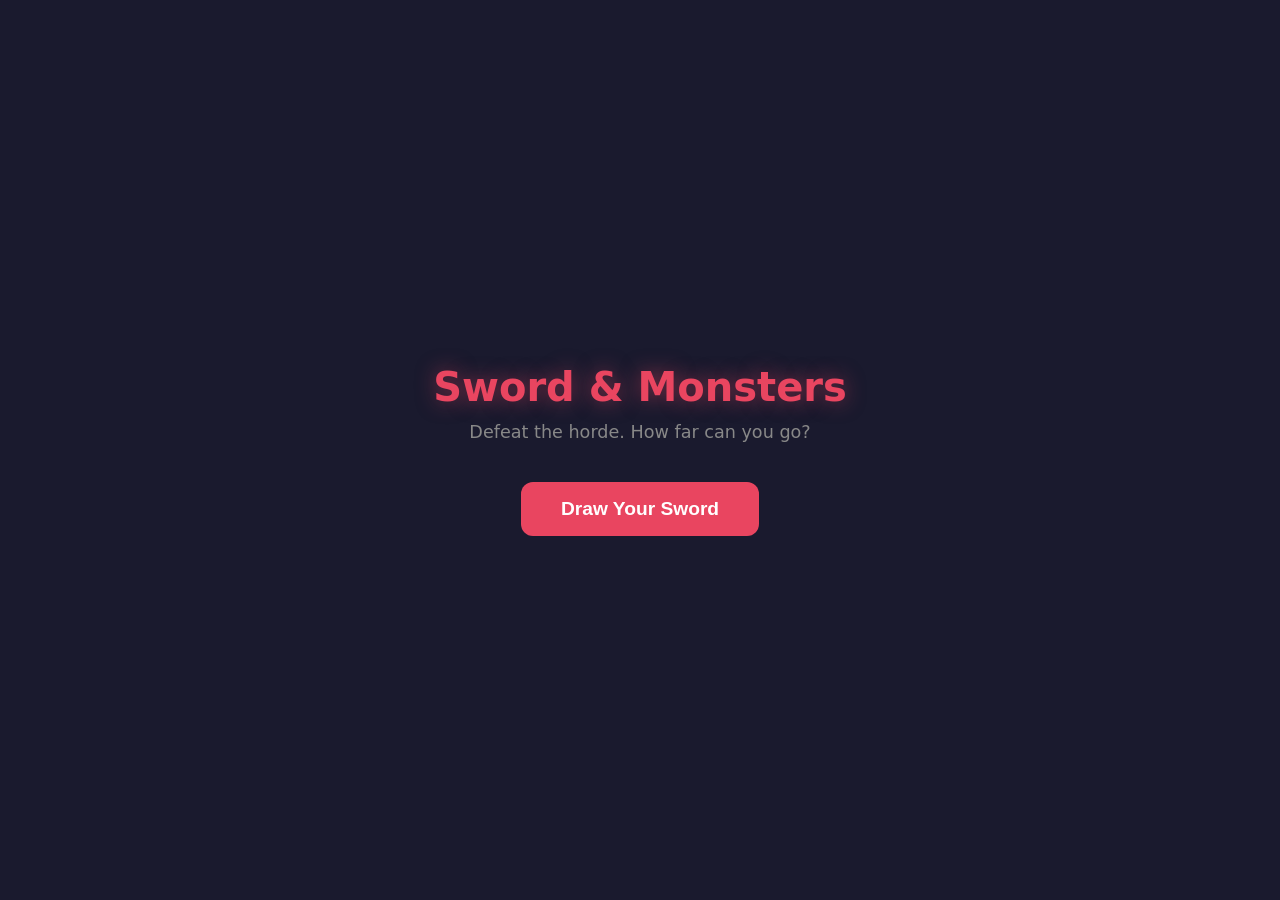
==== index.html @ 8faa7a02 "Initial game: first-person monster battler Simple web-based RPG where you fight progressively harder" ====
<!DOCTYPE html>
<html lang="en">
<head>
  <meta charset="UTF-8">
  <meta name="viewport" content="width=device-width, initial-scale=1.0, user-scalable=no">
  <meta name="apple-mobile-web-app-capable" content="yes">
  <meta name="apple-mobile-web-app-status-bar-style" content="black-translucent">
  <title>Sword & Monsters</title>
  <link rel="stylesheet" href="style.css">
</head>
<body>
  <div id="game">
    <!-- Title Screen -->
    <div id="title-screen" class="screen active">
      <h1>Sword &amp; Monsters</h1>
      <p class="subtitle">Defeat the horde. How far can you go?</p>
      <button id="start-btn" class="btn">Draw Your Sword</button>
    </div>

    <!-- Battle Screen -->
    <div id="battle-screen" class="screen">
      <div id="hud">
        <div id="player-hud">
          <span id="player-name">Hero</span>
          <div class="bar-container">
            <div id="player-hp-bar" class="bar hp-bar"></div>
          </div>
          <span id="player-hp-text" class="bar-text"></span>
        </div>
        <div id="level-display">Floor <span id="floor-num">1</span></div>
        <div id="monster-hud">
          <span id="monster-name"></span>
          <div class="bar-container">
            <div id="monster-hp-bar" class="bar hp-bar enemy"></div>
          </div>
          <span id="monster-hp-text" class="bar-text"></span>
        </div>
      </div>

      <div id="arena">
        <div id="monster-container">
          <canvas id="monster-canvas" width="200" height="200"></canvas>
        </div>
        <div id="damage-flash"></div>
        <div id="slash-effect"></div>
      </div>

      <div id="battle-log"></div>

      <div id="controls">
        <button id="attack-btn" class="btn attack-btn">Attack</button>
        <button id="heal-btn" class="btn heal-btn">Heal <span id="heal-count"></span></button>
      </div>
    </div>

    <!-- Victory Screen (per monster) -->
    <div id="victory-screen" class="screen">
      <h2 id="victory-text">Monster Defeated!</h2>
      <p id="victory-reward"></p>
      <button id="next-btn" class="btn">Continue Deeper</button>
    </div>

    <!-- Game Over Screen -->
    <div id="gameover-screen" class="screen">
      <h2>You Have Fallen</h2>
      <p id="gameover-text"></p>
      <button id="retry-btn" class="btn">Try Again</button>
    </div>
  </div>

  <script src="monsters.js"></script>
  <script src="game.js"></script>
</body>
</html>
---- style.css ----
* {
  margin: 0;
  padding: 0;
  box-sizing: border-box;
}

body {
  background: #1a1a2e;
  color: #eee;
  font-family: 'Segoe UI', system-ui, sans-serif;
  overflow: hidden;
  touch-action: manipulation;
  -webkit-user-select: none;
  user-select: none;
  height: 100dvh;
  width: 100vw;
}

#game {
  width: 100%;
  height: 100dvh;
  display: flex;
  flex-direction: column;
  max-width: 500px;
  margin: 0 auto;
  position: relative;
}

/* Screens */
.screen {
  display: none;
  flex-direction: column;
  align-items: center;
  justify-content: center;
  height: 100%;
  width: 100%;
  position: absolute;
  top: 0;
  left: 0;
  padding: 20px;
}

.screen.active {
  display: flex;
}

/* Title */
#title-screen h1 {
  font-size: 2.5rem;
  color: #e94560;
  text-shadow: 0 0 20px rgba(233, 69, 96, 0.5);
  margin-bottom: 12px;
}

.subtitle {
  color: #888;
  margin-bottom: 40px;
  font-size: 1.1rem;
}

/* Buttons */
.btn {
  background: #e94560;
  color: white;
  border: none;
  padding: 16px 40px;
  font-size: 1.2rem;
  border-radius: 12px;
  cursor: pointer;
  font-weight: bold;
  transition: transform 0.1s, background 0.2s;
  -webkit-tap-highlight-color: transparent;
}

.btn:active {
  transform: scale(0.95);
}

.btn:disabled {
  background: #555;
  cursor: default;
  transform: none;
}

/* HUD */
#hud {
  display: flex;
  justify-content: space-between;
  align-items: flex-start;
  padding: 16px 16px 8px;
  width: 100%;
  gap: 8px;
}

#player-hud, #monster-hud {
  flex: 1;
}

#monster-hud {
  text-align: right;
}

#player-hud span:first-child,
#monster-hud span:first-child {
  font-weight: bold;
  font-size: 0.85rem;
  display: block;
  margin-bottom: 4px;
}

#level-display {
  font-size: 0.8rem;
  color: #e94560;
  font-weight: bold;
  white-space: nowrap;
  padding-top: 2px;
}

.bar-container {
  width: 100%;
  height: 14px;
  background: #333;
  border-radius: 7px;
  overflow: hidden;
}

.bar {
  height: 100%;
  border-radius: 7px;
  transition: width 0.3s ease;
}

.hp-bar {
  background: linear-gradient(to right, #4ecca3, #45b393);
  width: 100%;
}

.hp-bar.enemy {
  background: linear-gradient(to left, #e94560, #c73652);
  float: right;
}

.hp-bar.low {
  background: linear-gradient(to right, #e94560, #c73652) !important;
}

.bar-text {
  font-size: 0.7rem;
  color: #999;
  display: block;
  margin-top: 2px;
}

#monster-hud .bar-text {
  text-align: right;
}

/* Arena */
#arena {
  flex: 1;
  display: flex;
  align-items: center;
  justify-content: center;
  position: relative;
  width: 100%;
  min-height: 0;
}

#monster-container {
  position: relative;
  z-index: 1;
}

#monster-canvas {
  image-rendering: pixelated;
  width: 200px;
  height: 200px;
  transition: transform 0.1s;
}

#monster-container.hit {
  animation: monsterHit 0.3s ease;
}

#monster-container.dying {
  animation: monsterDie 0.6s ease forwards;
}

@keyframes monsterHit {
  0% { transform: translate(0, 0); filter: brightness(2); }
  25% { transform: translate(-8px, 0); filter: brightness(2); }
  50% { transform: translate(8px, 0); filter: brightness(1.5); }
  75% { transform: translate(-4px, 0); filter: brightness(1); }
  100% { transform: translate(0, 0); filter: brightness(1); }
}

@keyframes monsterDie {
  0% { transform: scale(1); opacity: 1; filter: brightness(1); }
  30% { transform: scale(1.1); opacity: 1; filter: brightness(3); }
  100% { transform: scale(0); opacity: 0; filter: brightness(3); }
}

/* Damage flash overlay */
#damage-flash {
  position: absolute;
  top: 0;
  left: 0;
  width: 100%;
  height: 100%;
  background: rgba(233, 69, 96, 0);
  pointer-events: none;
  transition: background 0.1s;
  z-index: 5;
}

#damage-flash.flash {
  animation: damageFlash 0.3s ease;
}

@keyframes damageFlash {
  0% { background: rgba(233, 69, 96, 0.3); }
  100% { background: rgba(233, 69, 96, 0); }
}

/* Slash effect */
#slash-effect {
  position: absolute;
  width: 160px;
  height: 160px;
  pointer-events: none;
  z-index: 10;
  opacity: 0;
}

#slash-effect.active {
  animation: slashAnim 0.3s ease forwards;
}

@keyframes slashAnim {
  0% {
    opacity: 1;
    transform: rotate(-45deg) scale(0.5);
    border-right: 4px solid rgba(255, 255, 255, 0.9);
  }
  50% {
    opacity: 0.8;
    transform: rotate(0deg) scale(1.2);
    border-right: 3px solid rgba(255, 255, 255, 0.6);
  }
  100% {
    opacity: 0;
    transform: rotate(30deg) scale(1.5);
    border-right: 1px solid rgba(255, 255, 255, 0);
  }
}

/* Battle Log */
#battle-log {
  width: 100%;
  height: 80px;
  padding: 8px 16px;
  overflow-y: auto;
  font-size: 0.85rem;
  color: #aaa;
  display: flex;
  flex-direction: column;
  justify-content: flex-end;
}

#battle-log .log-entry {
  margin-bottom: 3px;
  animation: fadeIn 0.2s ease;
}

#battle-log .log-damage { color: #e94560; }
#battle-log .log-heal { color: #4ecca3; }
#battle-log .log-info { color: #c4a35a; }

@keyframes fadeIn {
  from { opacity: 0; transform: translateY(4px); }
  to { opacity: 1; transform: translateY(0); }
}

/* Controls */
#controls {
  display: flex;
  gap: 12px;
  padding: 16px;
  width: 100%;
}

.attack-btn {
  flex: 2;
  font-size: 1.3rem;
  padding: 20px;
}

.heal-btn {
  flex: 1;
  background: #4ecca3;
  font-size: 1rem;
  padding: 20px 16px;
}

/* Victory / Game Over */
#victory-screen h2, #gameover-screen h2 {
  font-size: 2rem;
  margin-bottom: 12px;
}

#victory-screen h2 {
  color: #4ecca3;
}

#gameover-screen h2 {
  color: #e94560;
}

#victory-reward, #gameover-text {
  color: #999;
  margin-bottom: 30px;
  font-size: 1.1rem;
  text-align: center;
  line-height: 1.6;
}

/* Battle screen layout */
#battle-screen {
  flex-direction: column;
  justify-content: flex-start;
  padding: 0;
}

#battle-screen.active {
  display: flex;
}

/* Floating damage numbers */
.damage-number {
  position: absolute;
  font-weight: bold;
  font-size: 1.5rem;
  pointer-events: none;
  z-index: 20;
  animation: floatUp 0.8s ease forwards;
}

.damage-number.player-dmg {
  color: #e94560;
}

.damage-number.heal-num {
  color: #4ecca3;
}

@keyframes floatUp {
  0% { opacity: 1; transform: translateY(0) scale(1); }
  60% { opacity: 1; transform: translateY(-40px) scale(1.2); }
  100% { opacity: 0; transform: translateY(-60px) scale(0.8); }
}
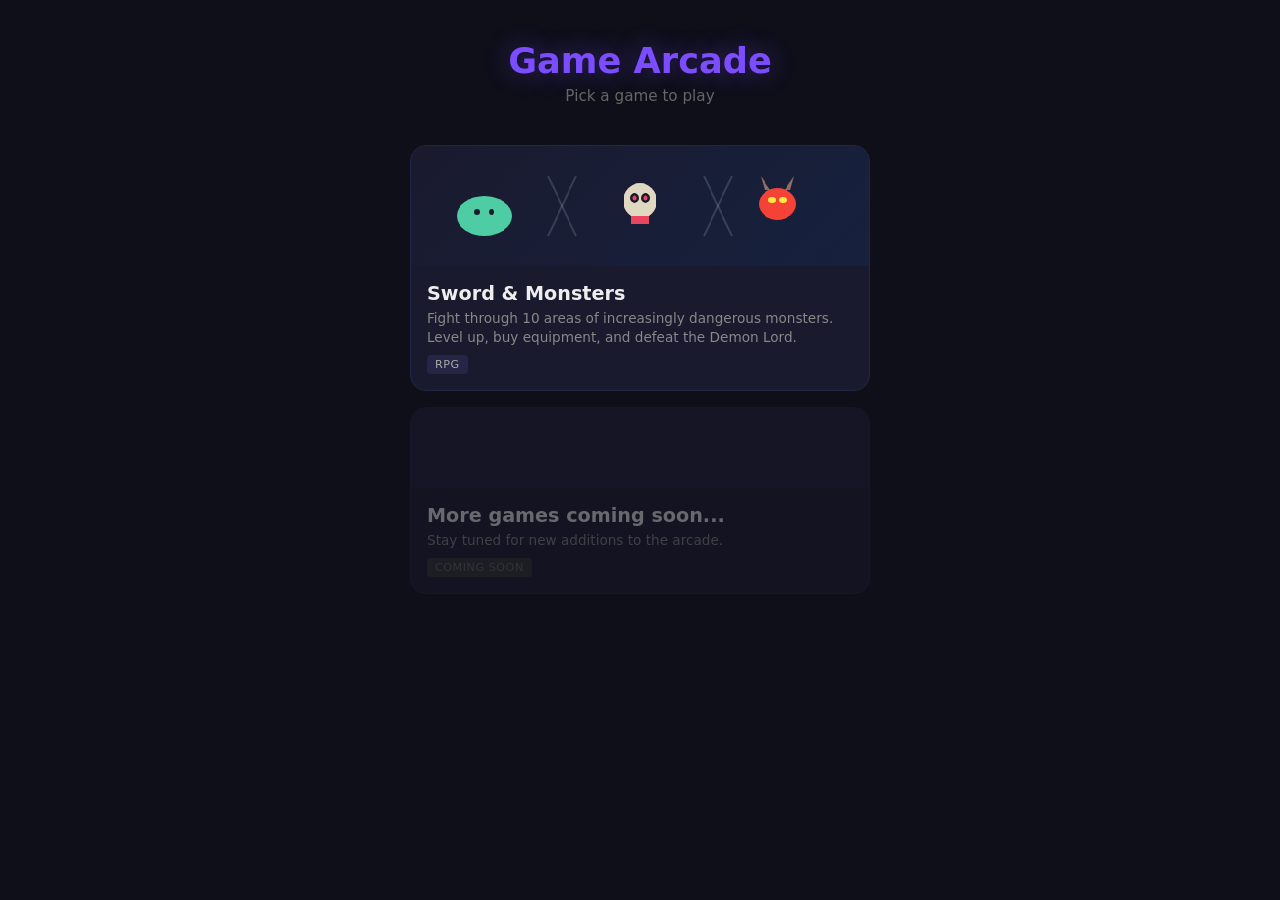
==== commit 1d213b08: "Restructure into multi-game arcade hub - Move Sword & Monsters into /sword-and-monsters/ subfolder -" ====
--- a/index.html
+++ b/index.html
@@ -5,70 +5,240 @@
   <meta name="viewport" content="width=device-width, initial-scale=1.0, user-scalable=no">
   <meta name="apple-mobile-web-app-capable" content="yes">
   <meta name="apple-mobile-web-app-status-bar-style" content="black-translucent">
-  <title>Sword & Monsters</title>
-  <link rel="stylesheet" href="style.css">
+  <title>Game Arcade</title>
+  <style>
+    * {
+      margin: 0;
+      padding: 0;
+      box-sizing: border-box;
+    }
+
+    body {
+      background: #0f0f1a;
+      color: #eee;
+      font-family: 'Segoe UI', system-ui, sans-serif;
+      min-height: 100dvh;
+      display: flex;
+      flex-direction: column;
+      align-items: center;
+      -webkit-user-select: none;
+      user-select: none;
+      touch-action: manipulation;
+    }
+
+    header {
+      padding: 40px 20px 20px;
+      text-align: center;
+      width: 100%;
+      max-width: 500px;
+    }
+
+    header h1 {
+      font-size: 2.2rem;
+      color: #7c4dff;
+      text-shadow: 0 0 25px rgba(124, 77, 255, 0.4);
+      margin-bottom: 6px;
+    }
+
+    header p {
+      color: #666;
+      font-size: 0.95rem;
+    }
+
+    .games-grid {
+      width: 100%;
+      max-width: 500px;
+      padding: 20px;
+      display: flex;
+      flex-direction: column;
+      gap: 16px;
+    }
+
+    .game-card {
+      background: #1a1a2e;
+      border-radius: 16px;
+      overflow: hidden;
+      text-decoration: none;
+      color: inherit;
+      transition: transform 0.15s, box-shadow 0.15s;
+      -webkit-tap-highlight-color: transparent;
+      display: block;
+      border: 1px solid #252545;
+    }
+
+    .game-card:active {
+      transform: scale(0.98);
+    }
+
+    .game-card-banner {
+      height: 120px;
+      display: flex;
+      align-items: center;
+      justify-content: center;
+      position: relative;
+      overflow: hidden;
+    }
+
+    .game-card-banner canvas {
+      image-rendering: pixelated;
+    }
+
+    .game-card-body {
+      padding: 16px;
+    }
+
+    .game-card-title {
+      font-size: 1.2rem;
+      font-weight: bold;
+      margin-bottom: 4px;
+    }
+
+    .game-card-desc {
+      font-size: 0.85rem;
+      color: #888;
+      line-height: 1.4;
+    }
+
+    .game-card-tag {
+      display: inline-block;
+      background: #252545;
+      color: #aaa;
+      font-size: 0.7rem;
+      padding: 3px 8px;
+      border-radius: 4px;
+      margin-top: 8px;
+      text-transform: uppercase;
+      letter-spacing: 0.5px;
+    }
+
+    .coming-soon {
+      opacity: 0.4;
+      pointer-events: none;
+    }
+
+    .coming-soon .game-card-tag {
+      background: #333;
+      color: #666;
+    }
+  </style>
 </head>
 <body>
-  <div id="game">
-    <!-- Title Screen -->
-    <div id="title-screen" class="screen active">
-      <h1>Sword &amp; Monsters</h1>
-      <p class="subtitle">Defeat the horde. How far can you go?</p>
-      <button id="start-btn" class="btn">Draw Your Sword</button>
-    </div>
-
-    <!-- Battle Screen -->
-    <div id="battle-screen" class="screen">
-      <div id="hud">
-        <div id="player-hud">
-          <span id="player-name">Hero</span>
-          <div class="bar-container">
-            <div id="player-hp-bar" class="bar hp-bar"></div>
-          </div>
-          <span id="player-hp-text" class="bar-text"></span>
-        </div>
-        <div id="level-display">Floor <span id="floor-num">1</span></div>
-        <div id="monster-hud">
-          <span id="monster-name"></span>
-          <div class="bar-container">
-            <div id="monster-hp-bar" class="bar hp-bar enemy"></div>
-          </div>
-          <span id="monster-hp-text" class="bar-text"></span>
-        </div>
+  <header>
+    <h1>Game Arcade</h1>
+    <p>Pick a game to play</p>
+  </header>
+
+  <div class="games-grid">
+    <a href="sword-and-monsters/" class="game-card" id="card-sword">
+      <div class="game-card-banner" id="banner-sword"></div>
+      <div class="game-card-body">
+        <div class="game-card-title">Sword & Monsters</div>
+        <div class="game-card-desc">Fight through 10 areas of increasingly dangerous monsters. Level up, buy equipment, and defeat the Demon Lord.</div>
+        <span class="game-card-tag">RPG</span>
       </div>
-
-      <div id="arena">
-        <div id="monster-container">
-          <canvas id="monster-canvas" width="200" height="200"></canvas>
-        </div>
-        <div id="damage-flash"></div>
-        <div id="slash-effect"></div>
-      </div>
-
-      <div id="battle-log"></div>
-
-      <div id="controls">
-        <button id="attack-btn" class="btn attack-btn">Attack</button>
-        <button id="heal-btn" class="btn heal-btn">Heal <span id="heal-count"></span></button>
+    </a>
+
+    <div class="game-card coming-soon">
+      <div class="game-card-banner" style="background: #1e1e3a; height: 80px;"></div>
+      <div class="game-card-body">
+        <div class="game-card-title">More games coming soon...</div>
+        <div class="game-card-desc">Stay tuned for new additions to the arcade.</div>
+        <span class="game-card-tag">Coming Soon</span>
       </div>
     </div>
-
-    <!-- Victory Screen (per monster) -->
-    <div id="victory-screen" class="screen">
-      <h2 id="victory-text">Monster Defeated!</h2>
-      <p id="victory-reward"></p>
-      <button id="next-btn" class="btn">Continue Deeper</button>
-    </div>
-
-    <!-- Game Over Screen -->
-    <div id="gameover-screen" class="screen">
-      <h2>You Have Fallen</h2>
-      <p id="gameover-text"></p>
-      <button id="retry-btn" class="btn">Try Again</button>
-    </div>
   </div>
 
-  <script src="monsters.js"></script>
-  <script src="game.js"></script>
+  <script>
+    // Draw a mini preview of a monster on the Sword & Monsters card
+    const banner = document.getElementById('banner-sword');
+    banner.style.background = 'linear-gradient(135deg, #1a1a2e 0%, #16213e 100%)';
+
+    // Draw three small monsters as a preview
+    const monsters = [
+      { x: 80, y: 60, color: '#4ecca3', type: 'slime' },
+      { x: 250, y: 55, color: '#e94560', type: 'skull' },
+      { x: 400, y: 60, color: '#f44336', type: 'dragon' },
+    ];
+
+    const canvas = document.createElement('canvas');
+    canvas.width = 500;
+    canvas.height = 120;
+    canvas.style.width = '100%';
+    canvas.style.height = '100%';
+    banner.appendChild(canvas);
+    const ctx = canvas.getContext('2d');
+
+    // Slime
+    ctx.fillStyle = '#4ecca3';
+    ctx.beginPath();
+    ctx.ellipse(80, 70, 30, 20, 0, 0, Math.PI * 2);
+    ctx.fill();
+    ctx.fillStyle = '#1a1a2e';
+    ctx.beginPath();
+    ctx.arc(72, 66, 3, 0, Math.PI * 2);
+    ctx.arc(88, 66, 3, 0, Math.PI * 2);
+    ctx.fill();
+
+    // Skeleton skull
+    ctx.fillStyle = '#e0d8c0';
+    ctx.beginPath();
+    ctx.arc(250, 55, 18, 0, Math.PI * 2);
+    ctx.fill();
+    ctx.fillStyle = '#1a1a2e';
+    ctx.beginPath();
+    ctx.arc(244, 52, 5, 0, Math.PI * 2);
+    ctx.arc(256, 52, 5, 0, Math.PI * 2);
+    ctx.fill();
+    ctx.fillStyle = '#e94560';
+    ctx.beginPath();
+    ctx.arc(244, 52, 2.5, 0, Math.PI * 2);
+    ctx.arc(256, 52, 2.5, 0, Math.PI * 2);
+    ctx.fill();
+    ctx.fillRect(240, 70, 20, 8);
+
+    // Dragon head
+    ctx.fillStyle = '#f44336';
+    ctx.beginPath();
+    ctx.ellipse(400, 58, 20, 16, 0, 0, Math.PI * 2);
+    ctx.fill();
+    ctx.fillStyle = '#8d6e63';
+    ctx.beginPath();
+    ctx.moveTo(386, 44);
+    ctx.lineTo(382, 30);
+    ctx.lineTo(392, 44);
+    ctx.fill();
+    ctx.beginPath();
+    ctx.moveTo(414, 44);
+    ctx.lineTo(418, 30);
+    ctx.lineTo(408, 44);
+    ctx.fill();
+    ctx.fillStyle = '#ffeb3b';
+    ctx.beginPath();
+    ctx.ellipse(394, 54, 4, 3, 0, 0, Math.PI * 2);
+    ctx.ellipse(406, 54, 4, 3, 0, 0, Math.PI * 2);
+    ctx.fill();
+
+    // Crossed swords in center
+    ctx.strokeStyle = 'rgba(255,255,255,0.15)';
+    ctx.lineWidth = 2;
+    ctx.beginPath();
+    ctx.moveTo(150, 30);
+    ctx.lineTo(180, 90);
+    ctx.stroke();
+    ctx.beginPath();
+    ctx.moveTo(180, 30);
+    ctx.lineTo(150, 90);
+    ctx.stroke();
+
+    ctx.strokeStyle = 'rgba(255,255,255,0.15)';
+    ctx.beginPath();
+    ctx.moveTo(320, 30);
+    ctx.lineTo(350, 90);
+    ctx.stroke();
+    ctx.beginPath();
+    ctx.moveTo(350, 30);
+    ctx.lineTo(320, 90);
+    ctx.stroke();
+  </script>
 </body>
 </html>
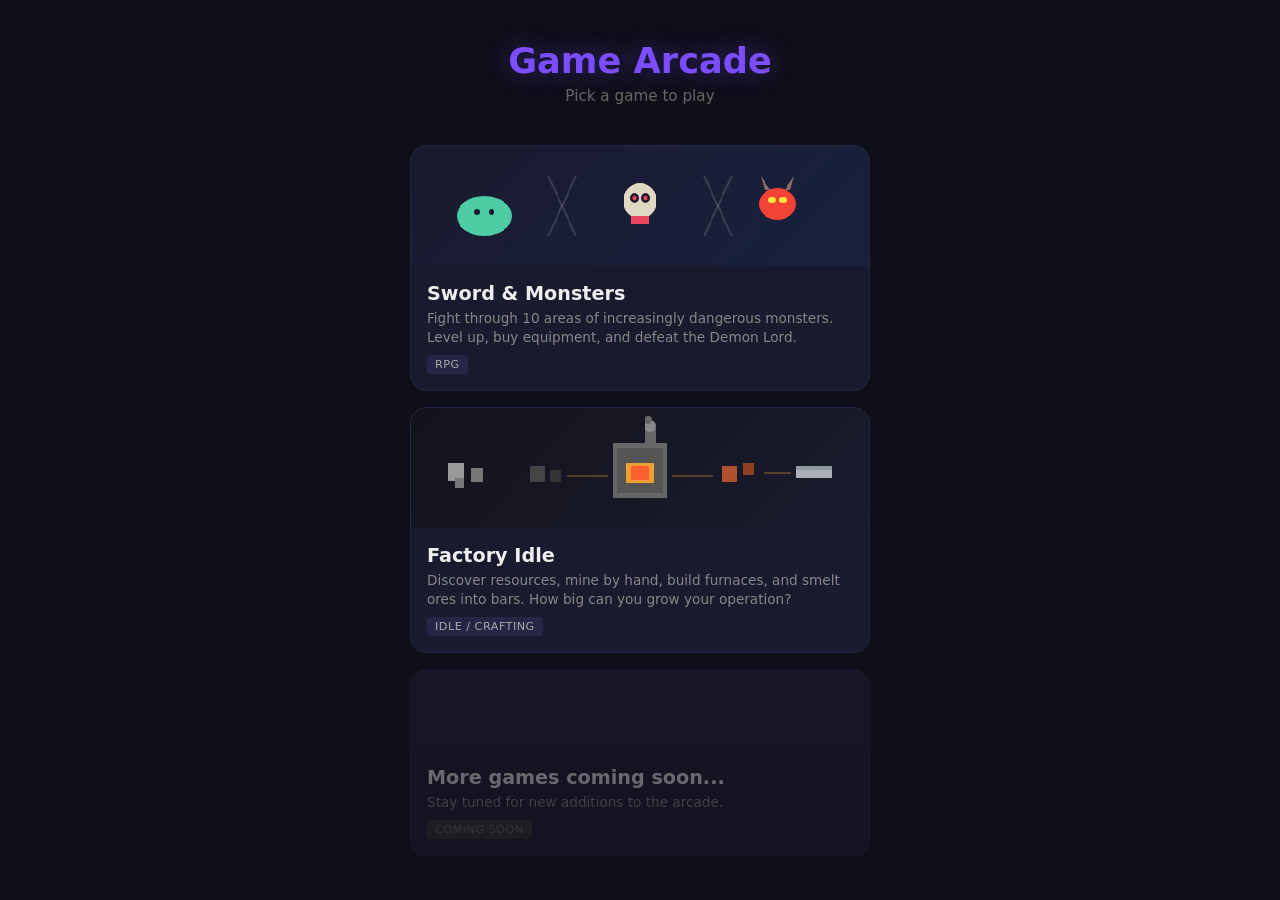
==== commit 6887f156: "Add Factory Idle game: resource mining and smelting New game in /factory-idle/ with explore→mine→cra" ====
--- a/index.html
+++ b/index.html
@@ -138,6 +138,15 @@
       </div>
     </a>
 
+    <a href="factory-idle/" class="game-card" id="card-factory">
+      <div class="game-card-banner" id="banner-factory"></div>
+      <div class="game-card-body">
+        <div class="game-card-title">Factory Idle</div>
+        <div class="game-card-desc">Discover resources, mine by hand, build furnaces, and smelt ores into bars. How big can you grow your operation?</div>
+        <span class="game-card-tag">Idle / Crafting</span>
+      </div>
+    </a>
+
     <div class="game-card coming-soon">
       <div class="game-card-banner" style="background: #1e1e3a; height: 80px;"></div>
       <div class="game-card-body">
@@ -239,6 +248,79 @@
     ctx.moveTo(350, 30);
     ctx.lineTo(320, 90);
     ctx.stroke();
+
+    // Draw Factory Idle banner
+    const fBanner = document.getElementById('banner-factory');
+    fBanner.style.background = 'linear-gradient(135deg, #12131a 0%, #1a1b2e 100%)';
+    const fCanvas = document.createElement('canvas');
+    fCanvas.width = 500;
+    fCanvas.height = 120;
+    fCanvas.style.width = '100%';
+    fCanvas.style.height = '100%';
+    fBanner.appendChild(fCanvas);
+    const fc = fCanvas.getContext('2d');
+
+    // Stone chunks
+    fc.fillStyle = '#999';
+    fc.fillRect(40, 55, 18, 18);
+    fc.fillStyle = '#777';
+    fc.fillRect(65, 60, 14, 14);
+    fc.fillRect(48, 70, 10, 10);
+
+    // Coal
+    fc.fillStyle = '#444';
+    fc.fillRect(130, 58, 16, 16);
+    fc.fillStyle = '#333';
+    fc.fillRect(152, 62, 12, 12);
+
+    // Furnace
+    fc.fillStyle = '#666';
+    fc.fillRect(220, 35, 60, 55);
+    fc.fillStyle = '#555';
+    fc.fillRect(225, 40, 50, 45);
+    fc.fillStyle = '#f0a030';
+    fc.fillRect(235, 55, 30, 20);
+    fc.fillStyle = '#ff6030';
+    fc.fillRect(240, 58, 20, 14);
+    // Chimney
+    fc.fillStyle = '#666';
+    fc.fillRect(255, 20, 12, 20);
+    fc.fillStyle = '#888';
+    fc.beginPath();
+    fc.arc(261, 18, 6, 0, Math.PI * 2);
+    fc.fill();
+    fc.fillStyle = '#666';
+    fc.beginPath();
+    fc.arc(259, 12, 4, 0, Math.PI * 2);
+    fc.fill();
+
+    // Iron ore
+    fc.fillStyle = '#b05030';
+    fc.fillRect(340, 58, 16, 16);
+    fc.fillStyle = '#904020';
+    fc.fillRect(362, 55, 12, 12);
+
+    // Iron bar
+    fc.fillStyle = '#aab0b8';
+    fc.fillRect(420, 58, 40, 12);
+    fc.fillStyle = '#9098a0';
+    fc.fillRect(420, 58, 40, 4);
+
+    // Arrow
+    fc.strokeStyle = 'rgba(240,160,48,0.3)';
+    fc.lineWidth = 2;
+    fc.beginPath();
+    fc.moveTo(170, 68);
+    fc.lineTo(215, 68);
+    fc.stroke();
+    fc.beginPath();
+    fc.moveTo(285, 68);
+    fc.lineTo(330, 68);
+    fc.stroke();
+    fc.beginPath();
+    fc.moveTo(385, 65);
+    fc.lineTo(415, 65);
+    fc.stroke();
   </script>
 </body>
 </html>
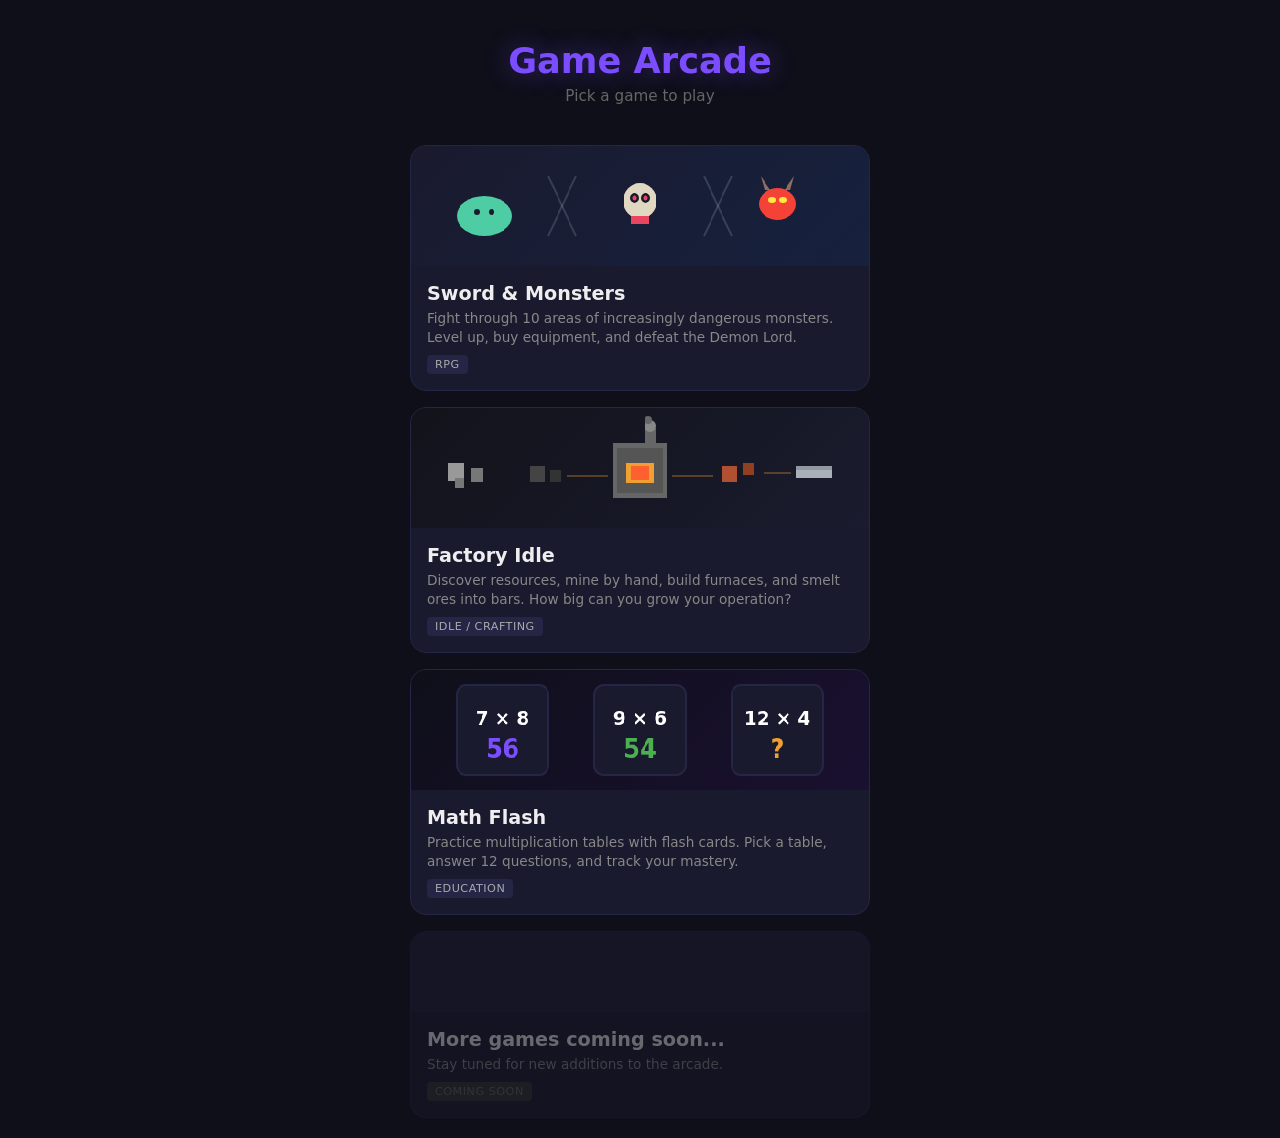
==== commit f8422391: "Add Math Flash multiplication table flash card game - Pick any table 1-12, answer 12 shuffled questi" ====
--- a/index.html
+++ b/index.html
@@ -147,6 +147,15 @@
       </div>
     </a>
 
+    <a href="math-flash/" class="game-card" id="card-math">
+      <div class="game-card-banner" id="banner-math"></div>
+      <div class="game-card-body">
+        <div class="game-card-title">Math Flash</div>
+        <div class="game-card-desc">Practice multiplication tables with flash cards. Pick a table, answer 12 questions, and track your mastery.</div>
+        <span class="game-card-tag">Education</span>
+      </div>
+    </a>
+
     <div class="game-card coming-soon">
       <div class="game-card-banner" style="background: #1e1e3a; height: 80px;"></div>
       <div class="game-card-body">
@@ -321,6 +330,60 @@
     fc.moveTo(385, 65);
     fc.lineTo(415, 65);
     fc.stroke();
+    // Draw Math Flash banner
+    const mBanner = document.getElementById('banner-math');
+    mBanner.style.background = 'linear-gradient(135deg, #0f0f1a 0%, #1a1030 100%)';
+    const mCanvas = document.createElement('canvas');
+    mCanvas.width = 500;
+    mCanvas.height = 120;
+    mCanvas.style.width = '100%';
+    mCanvas.style.height = '100%';
+    mBanner.appendChild(mCanvas);
+    const mc = mCanvas.getContext('2d');
+
+    // Flash card shapes
+    mc.fillStyle = '#1a1a2e';
+    mc.strokeStyle = '#252545';
+    mc.lineWidth = 2;
+
+    // Card 1
+    mc.beginPath();
+    mc.roundRect(50, 15, 100, 90, 10);
+    mc.fill();
+    mc.stroke();
+    mc.fillStyle = '#fff';
+    mc.font = 'bold 20px system-ui';
+    mc.textAlign = 'center';
+    mc.fillText('7 × 8', 100, 55);
+    mc.fillStyle = '#7c4dff';
+    mc.font = 'bold 26px system-ui';
+    mc.fillText('56', 100, 88);
+
+    // Card 2
+    mc.fillStyle = '#1a1a2e';
+    mc.beginPath();
+    mc.roundRect(200, 15, 100, 90, 10);
+    mc.fill();
+    mc.stroke();
+    mc.fillStyle = '#fff';
+    mc.font = 'bold 20px system-ui';
+    mc.fillText('9 × 6', 250, 55);
+    mc.fillStyle = '#4caf50';
+    mc.font = 'bold 26px system-ui';
+    mc.fillText('54', 250, 88);
+
+    // Card 3
+    mc.fillStyle = '#1a1a2e';
+    mc.beginPath();
+    mc.roundRect(350, 15, 100, 90, 10);
+    mc.fill();
+    mc.stroke();
+    mc.fillStyle = '#fff';
+    mc.font = 'bold 20px system-ui';
+    mc.fillText('12 × 4', 400, 55);
+    mc.fillStyle = '#f0a030';
+    mc.font = 'bold 26px system-ui';
+    mc.fillText('?', 400, 88);
   </script>
 </body>
 </html>
